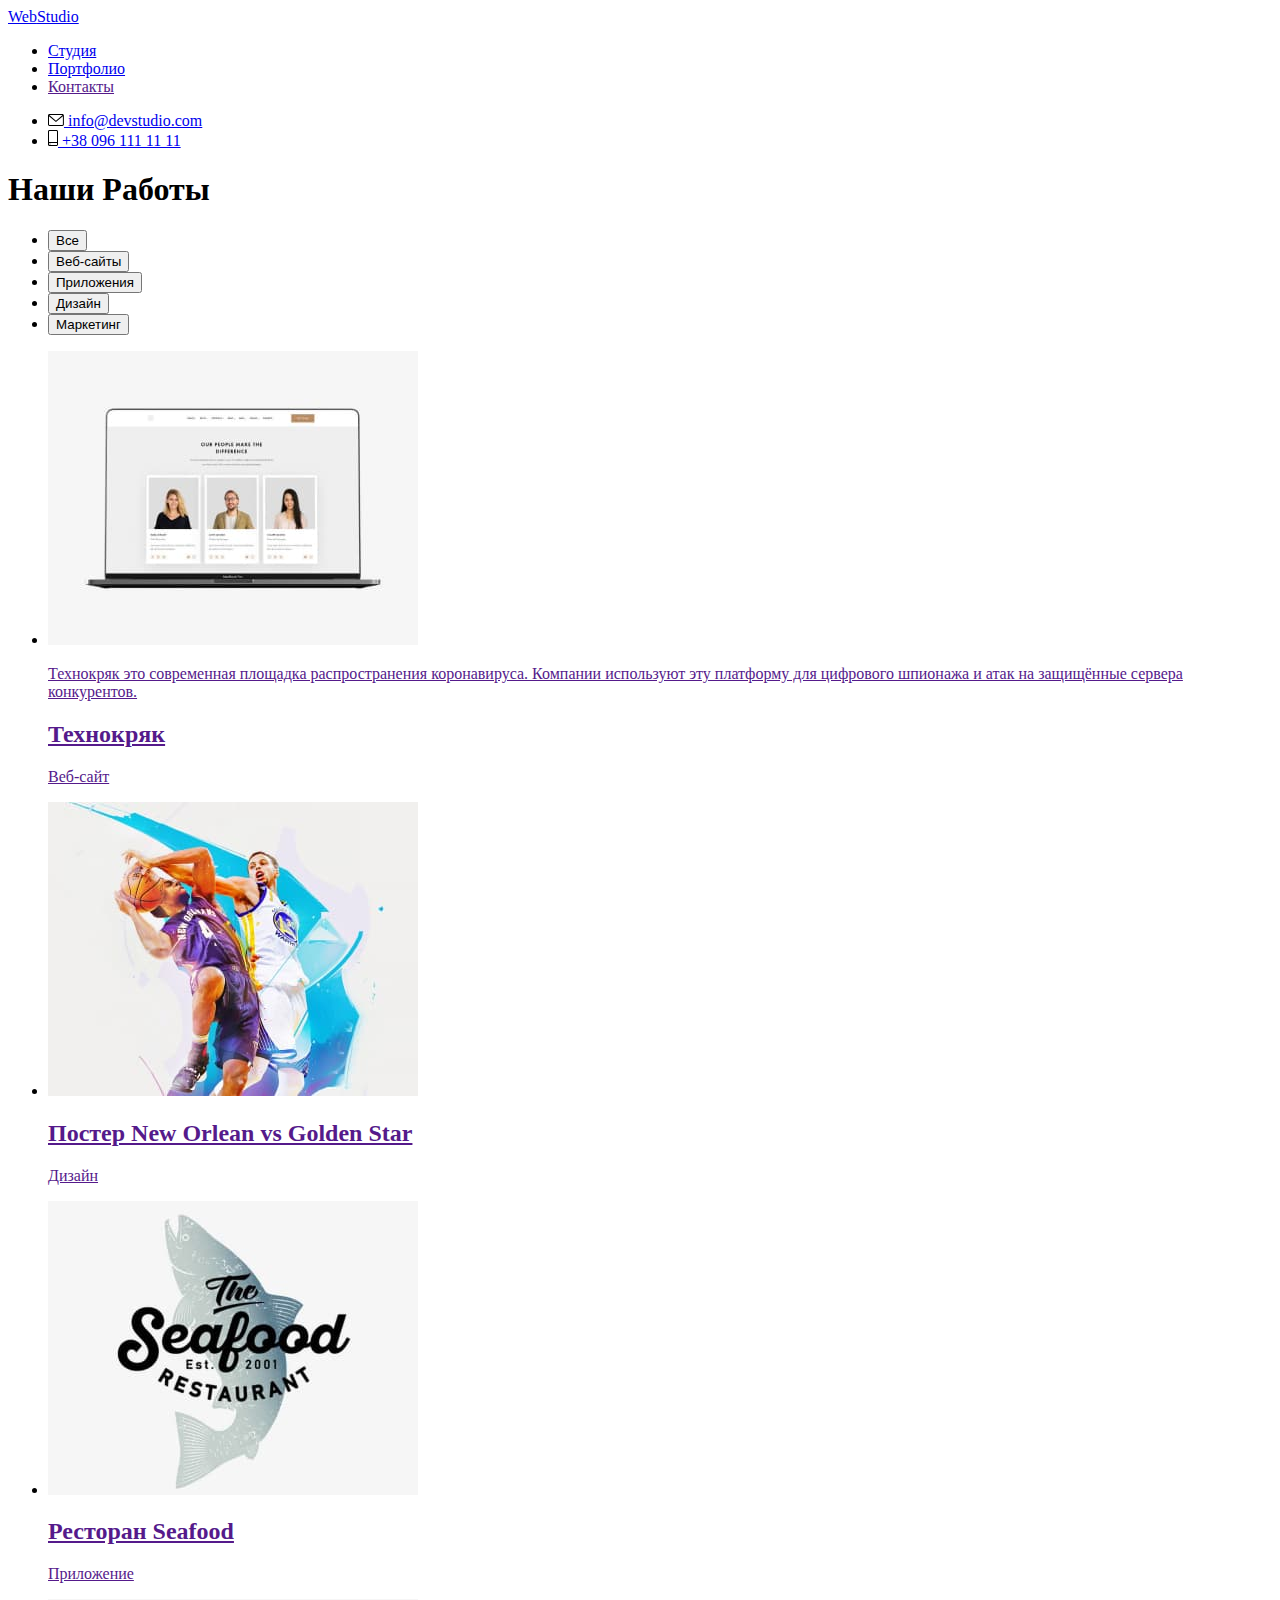
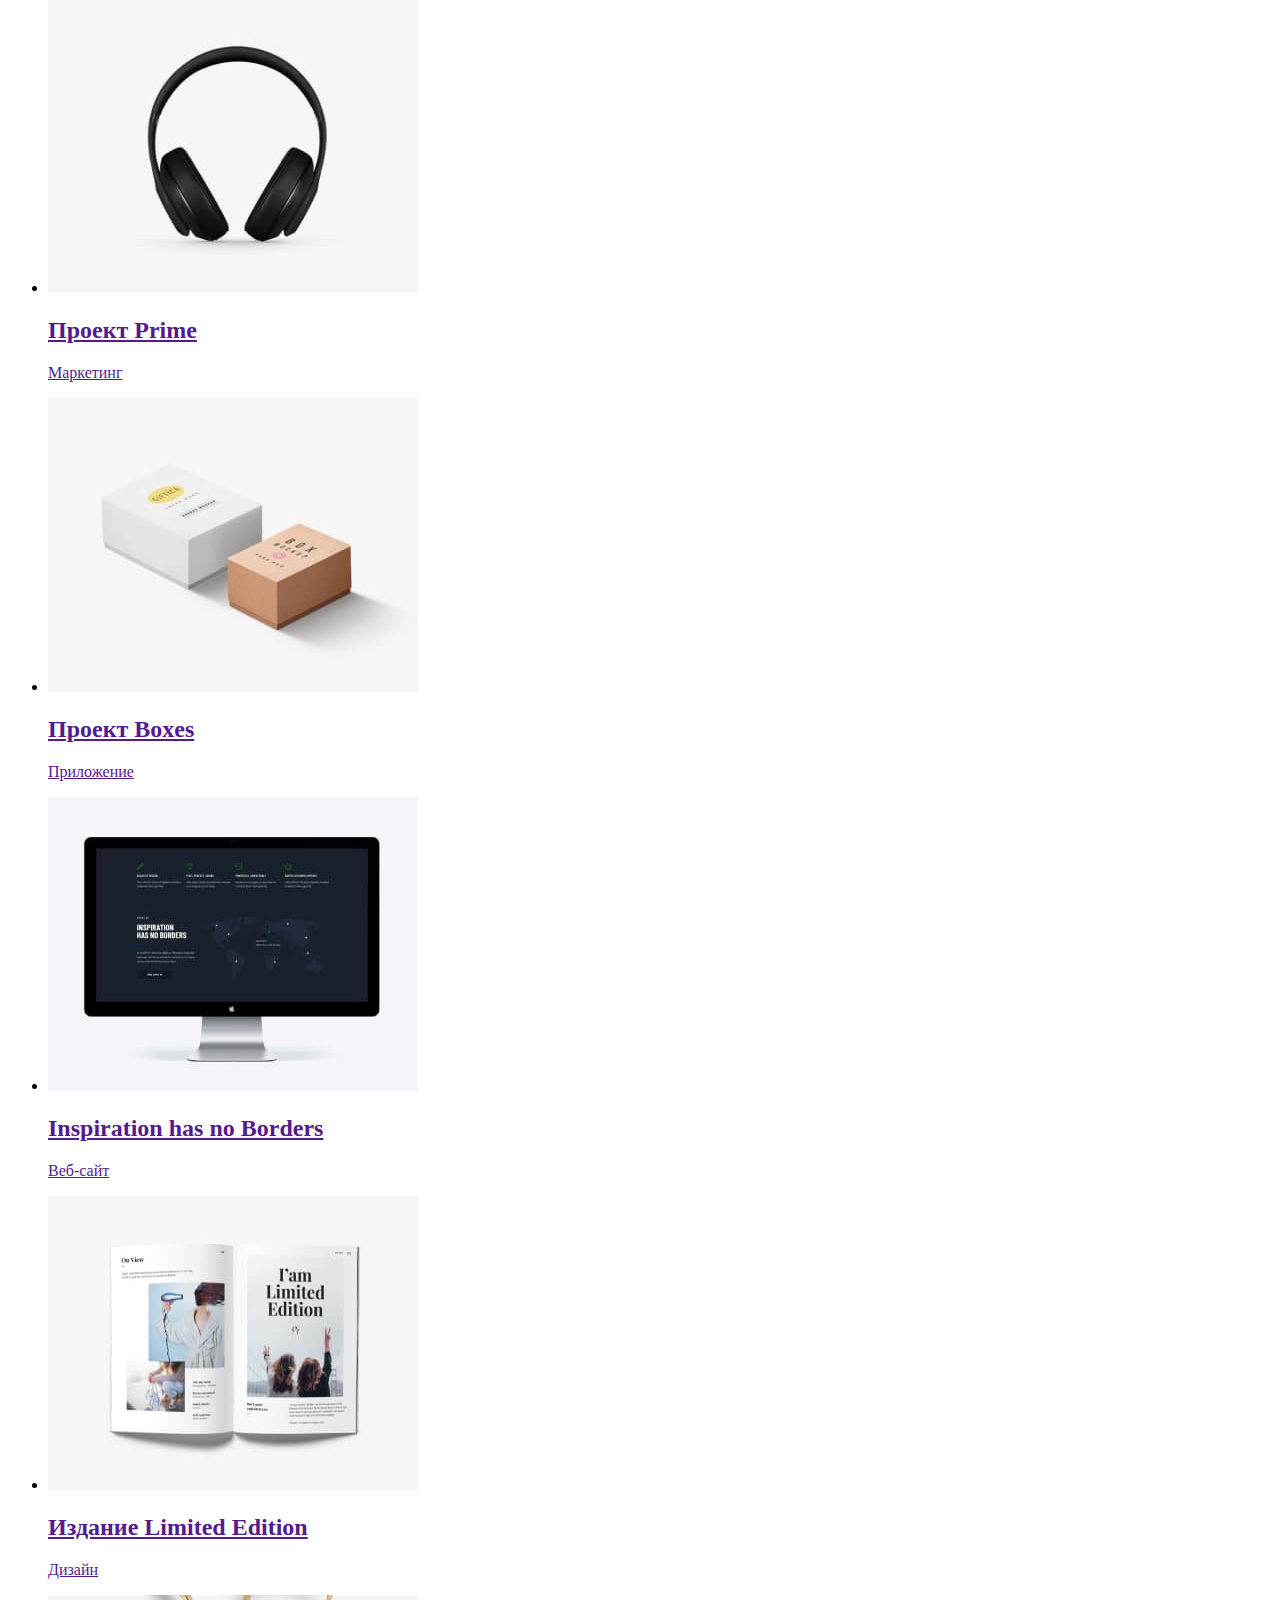
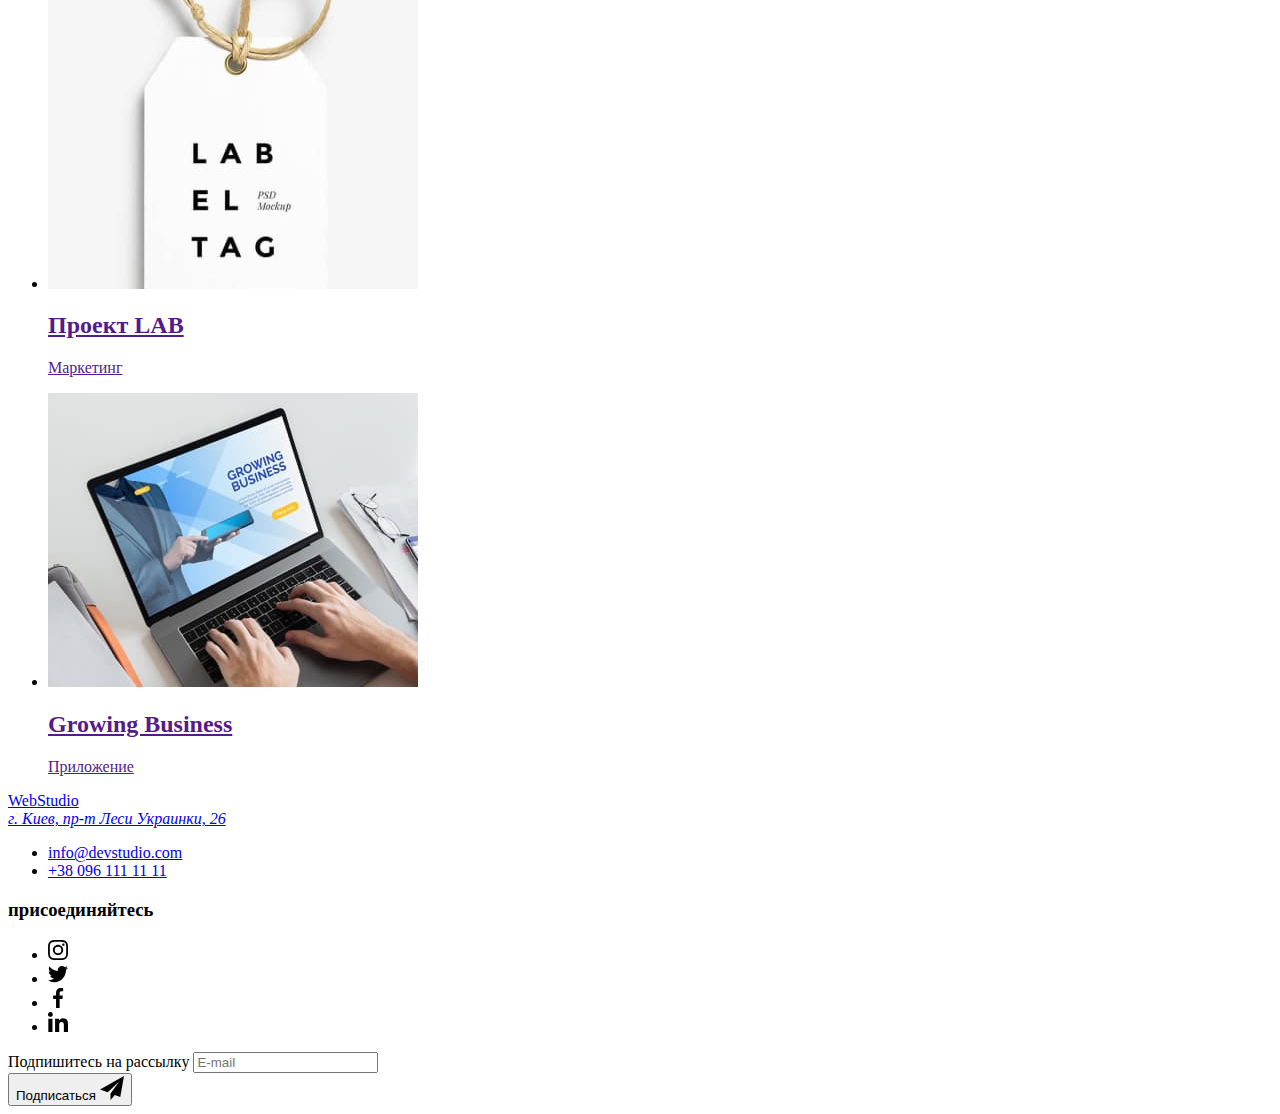
==== portfolio.html @ 2cf4d6de "Добавление файлов" ====
<!DOCTYPE html>
<html lang="en">
  <head>
    <meta charset="UTF-8" />
    <meta http-equiv="X-UA-Compatible" content="IE=edge" />
    <meta name="viewport" content="width=device-width, initial-scale=1.0" />
    <link rel="preconnect" href="https://fonts.gstatic.com" />
    <link
      href="https://fonts.googleapis.com/css2?family=Raleway:wght@700&family=Roboto:wght@400;500;700;900&display=swap"
      rel="stylesheet"
    />
    <link
      rel="stylesheet"
      href="https://cdnjs.cloudflare.com/ajax/libs/modern-normalize/0.2.0/modern-normalize.min.css"
      integrity="sha512-sqIVMkf5f8XGYI/UZYGs7wODxlUeoj9JknataPfUwtvrSKWMHrMXGZ7Evb6nabFYJQG15vFFyALe6r0nWCD1Ug=="
      crossorigin="anonymous"
    />
    <link rel="stylesheet" href="./css/styles.css" />
    <title>Portfolio</title>
  </head>
  <body>
    <!--Header-->
    <header class="header">
      <div class="container">
        <nav class="main-nav">
          <a class="logo" href="./index.html"
            ><span class="text-logo">Web</span>Studio</a
          >
          <ul class="nav-list list">
            <li class="item">
              <a class="link" href="./index.html">Студия</a>
            </li>
            <li class="item current-page">
              <a class="link" href="./portfolio.html">Портфолио</a>
            </li>
            <li class="item"><a class="link" href="">Контакты</a></li>
          </ul>
        </nav>
        <ul class="list contact-list">
          <li class="item">
            <a class="link" href="mailto:info@devstudio.com">
              <svg class="icon" width="16" height="12">
                <use href="./images/icons.svg#icon-envelope"></use>
              </svg>
              info@devstudio.com
            </a>
          </li>
          <li class="item">
            <a class="link" href="tel:+380961111111">
              <svg class="icon" width="10" height="16">
                <use href="./images/icons.svg#icon-smartphone"></use>
              </svg>
              +38 096 111 11 11</a
            >
          </li>
        </ul>
      </div>
    </header>

    <!-- Our works -->
    <main>
      <section class="our-works section">
        <div class="container">
          <h1 class="visually-hidden">Наши Работы</h1>
          <ul class="filter-list list">
            <li class="filter-list-item">
              <button class="filter-list-item-button button" type="button">
                Все
              </button>
            </li>
            <li class="filter-list-item">
              <button class="filter-list-item-button button" type="button">
                Веб-сайты
              </button>
            </li>
            <li class="filter-list-item">
              <button class="filter-list-item-button button" type="button">
                Приложения
              </button>
            </li>
            <li class="filter-list-item">
              <button class="filter-list-item-button button" type="button">
                Дизайн
              </button>
            </li>
            <li class="filter-list-item">
              <button class="filter-list-item-button button" type="button">
                Маркетинг
              </button>
            </li>
          </ul>

          <ul class="our-works-cards-list list">
            <li class="our-works-cards-list-item">
              <a class="link" href="">
                <div class="our-works-cards-list-item-thumb">
                  <img src="./images/img-1.jpg" alt="Технокряк" />
                  <div class="our-works-cards-list-item-overlay">
                    <p>
                      Технокряк это современная площадка распространения
                      коронавируса. Компании используют эту платформу для
                      цифрового шпионажа и атак на защищённые сервера
                      конкурентов.
                    </p>
                  </div>
                </div>
                <div class="our-works-cards-list-content">
                  <h2 class="our-works-cards-list-item-title">Технокряк</h2>
                  <p class="our-works-cards-list-item-text">Веб-сайт</p>
                </div>
              </a>
            </li>
            <li class="our-works-cards-list-item">
              <a class="link" href="">
                <img src="./images/img-2.jpg" alt="Постер New Orlean" />
                <div class="our-works-cards-list-content">
                  <h2 class="our-works-cards-list-item-title">
                    Постер New Orlean vs Golden Star
                  </h2>
                  <p class="our-works-cards-list-item-text">Дизайн</p>
                </div>
              </a>
            </li>
            <li class="our-works-cards-list-item">
              <a class="link" href="">
                <img src="./images/img-3.jpg" alt="Ресторан Seafood" />
                <div class="our-works-cards-list-content">
                  <h2 class="our-works-cards-list-item-title">
                    Ресторан Seafood
                  </h2>
                  <p class="our-works-cards-list-item-text">Приложение</p>
                </div>
              </a>
            </li>
            <li class="our-works-cards-list-item">
              <a class="link" href="">
                <img src="./images/img-4.jpg" alt="Проект Prime" />
                <div class="our-works-cards-list-content">
                  <h2 class="our-works-cards-list-item-title">Проект Prime</h2>
                  <p class="our-works-cards-list-item-text">Маркетинг</p>
                </div>
              </a>
            </li>
            <li class="our-works-cards-list-item">
              <a class="link" href="">
                <img src="./images/img-5.jpg" alt="Проект Boxes" />
                <div class="our-works-cards-list-content">
                  <h2 class="our-works-cards-list-item-title">Проект Boxes</h2>
                  <p class="our-works-cards-list-item-text">Приложение</p>
                </div>
              </a>
            </li>
            <li class="our-works-cards-list-item">
              <a class="link" href="">
                <img
                  src="./images/img-6.jpg"
                  alt="Inspiration has no Borders"
                />
                <div class="our-works-cards-list-content">
                  <h2 class="our-works-cards-list-item-title">
                    Inspiration has no Borders
                  </h2>
                  <p class="our-works-cards-list-item-text">Веб-сайт</p>
                </div>
              </a>
            </li>
            <li class="our-works-cards-list-item">
              <a class="link" href="">
                <img src="./images/img-7.jpg" alt="Издание Limited Edition" />
                <div class="our-works-cards-list-content">
                  <h2 class="our-works-cards-list-item-title">
                    Издание Limited Edition
                  </h2>
                  <p class="our-works-cards-list-item-text">Дизайн</p>
                </div>
              </a>
            </li>
            <li class="our-works-cards-list-item">
              <a class="link" href="">
                <img src="./images/img-8.jpg" alt="Проект LAB" />
                <div class="our-works-cards-list-content">
                  <h2 class="our-works-cards-list-item-title">Проект LAB</h2>
                  <p class="our-works-cards-list-item-text">Маркетинг</p>
                </div>
              </a>
            </li>
            <li class="our-works-cards-list-item">
              <a class="link" href="">
                <img src="./images/img-9.jpg" alt="Growing Business" />
                <div class="our-works-cards-list-content">
                  <h2 class="our-works-cards-list-item-title">
                    Growing Business
                  </h2>
                  <p class="our-works-cards-list-item-text">Приложение</p>
                </div>
              </a>
            </li>
          </ul>
        </div>
      </section>
    </main>

    <!--Footer-->
    <footer class="footer">
      <div class="container">
        <div class="footer-content">
          <div class="contacts">
            <a class="logo dark-bg" href="./index.html"
              ><span class="text-logo">Web</span>Studio</a
            >
            <address class="footer-address">
              <a
                class="link"
                href="https://goo.gl/maps/Tkrdaqp9msqu5Cb39"
                rel="noopener noreferrer nofollow"
                target="_blank"
                >г. Киев, пр-т Леси Украинки, 26</a
              >
            </address>
            <ul class="list footer-contact-list">
              <li class="item">
                <a class="link" href="mailto:info@devstudio.com"
                  >info@devstudio.com</a
                >
              </li>
              <li class="item">
                <a class="link" href="tel:+380961111111">+38 096 111 11 11</a>
              </li>
            </ul>
          </div>

          <div class="join">
            <h3 class="join-title">присоединяйтесь</h3>
            <ul class="list">
              <li class="item">
                <a
                  class="link"
                  href=""
                  aria-label="Ссилка на instagram"
                  rel="noopener noreferrer nofollow"
                  target="_blank"
                >
                  <svg class="icon" width="20" height="20">
                    <use href="./images/icons.svg#icon-instagram"></use>
                  </svg>
                </a>
              </li>
              <li class="item">
                <a
                  class="link"
                  href=""
                  aria-label="Ссилка на twitter"
                  rel="noopener noreferrer nofollow"
                  target="_blank"
                >
                  <svg class="icon" width="20" height="20">
                    <use href="./images/icons.svg#icon-twitter"></use>
                  </svg>
                </a>
              </li>
              <li class="item">
                <a
                  class="link"
                  href=""
                  aria-label="Ссилка на facebook"
                  rel="noopener noreferrer nofollow"
                  target="_blank"
                >
                  <svg class="icon" width="20" height="20">
                    <use href="./images/icons.svg#icon-facebook"></use>
                  </svg>
                </a>
              </li>
              <li class="item">
                <a
                  class="link"
                  href=""
                  aria-label="Ссилка на linkedin"
                  rel="noopener noreferrer nofollow"
                  target="_blank"
                >
                  <svg class="icon" width="20" height="20">
                    <use href="./images/icons.svg#icon-linkedin"></use>
                  </svg>
                </a>
              </li>
            </ul>
          </div>
          <div class="form-container">
            <form class="subscribe-form">
              <div class="subscribe-container">
                <label class="subscribe-label" for="subsribe-email"
                  >Подпишитесь на рассылку</label
                >
                <input
                  class="subscribe-input"
                  type="email"
                  name="email"
                  required
                  placeholder="E-mail"
                  id="subsribe-email"
                />
              </div>
              <button class="subscribe-button" type="submit">
                Подписаться
                <svg class="subscribe-icon" width="24" height="24">
                  <use href="./images/icons.svg#icon-send"></use>
                </svg>
              </button>
            </form>
          </div>
        </div>
      </div>
    </footer>
  </body>
</html>
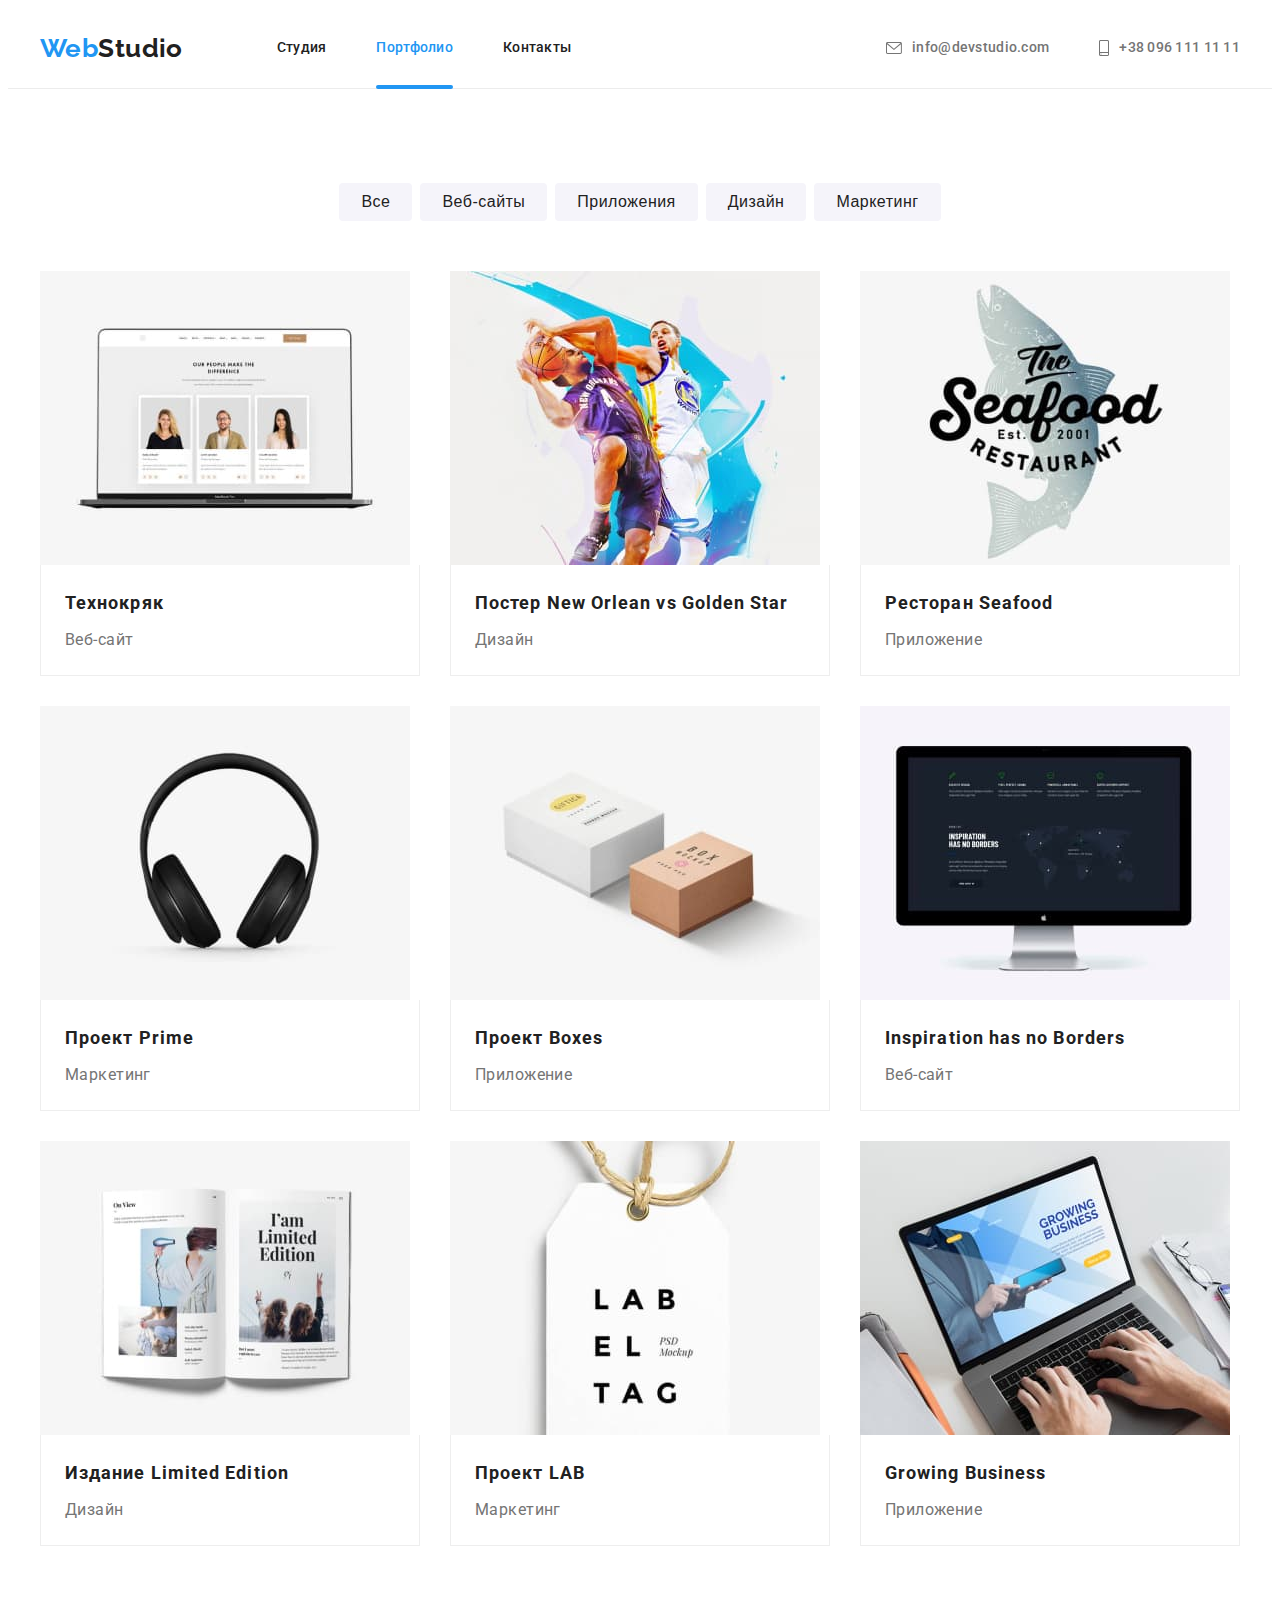
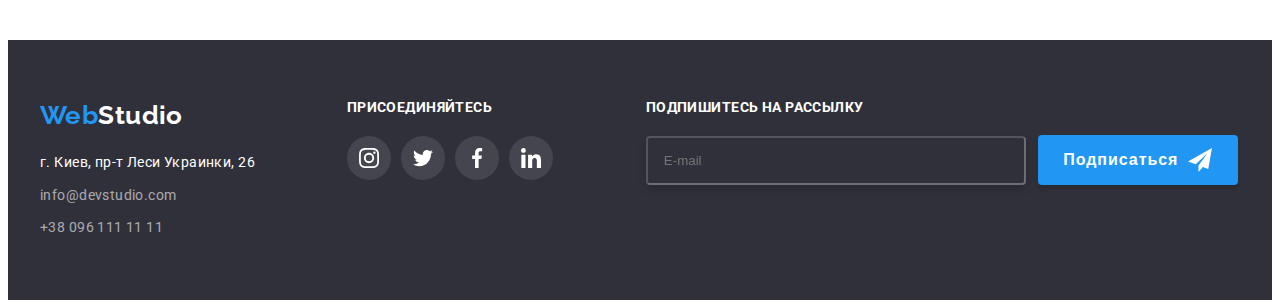
==== commit a0354596: "Переймкеование классов в БЭМ" ====
--- a/portfolio.html
+++ b/portfolio.html
@@ -24,30 +24,34 @@
       <div class="container">
         <nav class="main-nav">
           <a class="logo" href="./index.html"
-            ><span class="text-logo">Web</span>Studio</a
+            ><span class="logo__text">Web</span>Studio</a
           >
           <ul class="nav-list list">
-            <li class="item">
-              <a class="link" href="./index.html">Студия</a>
-            </li>
-            <li class="item current-page">
-              <a class="link" href="./portfolio.html">Портфолио</a>
-            </li>
-            <li class="item"><a class="link" href="">Контакты</a></li>
+            <li class="nav-list__item">
+              <a class="nav-list__link link" href="./index.html">Студия</a>
+            </li>
+            <li class="nav-list__item nav-list__item--current">
+              <a class="nav-list__link link" href="./portfolio.html"
+                >Портфолио</a
+              >
+            </li>
+            <li class="nav-list__item">
+              <a class="nav-list__link link" href="">Контакты</a>
+            </li>
           </ul>
         </nav>
         <ul class="list contact-list">
-          <li class="item">
-            <a class="link" href="mailto:info@devstudio.com">
-              <svg class="icon" width="16" height="12">
+          <li class="contact-list__item">
+            <a class="contact-list__link link" href="mailto:info@devstudio.com">
+              <svg class="contact-list__icon icon" width="16" height="12">
                 <use href="./images/icons.svg#icon-envelope"></use>
               </svg>
               info@devstudio.com
             </a>
           </li>
-          <li class="item">
-            <a class="link" href="tel:+380961111111">
-              <svg class="icon" width="10" height="16">
+          <li class="contact-list__item">
+            <a class="contact-list__link link" href="tel:+380961111111">
+              <svg class="contact-list__icon icon" width="10" height="16">
                 <use href="./images/icons.svg#icon-smartphone"></use>
               </svg>
               +38 096 111 11 11</a
@@ -63,40 +67,40 @@
         <div class="container">
           <h1 class="visually-hidden">Наши Работы</h1>
           <ul class="filter-list list">
-            <li class="filter-list-item">
-              <button class="filter-list-item-button button" type="button">
+            <li class="filter-list__item">
+              <button class="filter-list__button button" type="button">
                 Все
               </button>
             </li>
-            <li class="filter-list-item">
-              <button class="filter-list-item-button button" type="button">
+            <li class="filter-list__item">
+              <button class="filter-list__button button" type="button">
                 Веб-сайты
               </button>
             </li>
-            <li class="filter-list-item">
-              <button class="filter-list-item-button button" type="button">
+            <li class="filter-list__item">
+              <button class="filter-list__button button" type="button">
                 Приложения
               </button>
             </li>
-            <li class="filter-list-item">
-              <button class="filter-list-item-button button" type="button">
+            <li class="filter-list__item">
+              <button class="filter-list__button button" type="button">
                 Дизайн
               </button>
             </li>
-            <li class="filter-list-item">
-              <button class="filter-list-item-button button" type="button">
+            <li class="filter-list__item">
+              <button class="filter-list__button button" type="button">
                 Маркетинг
               </button>
             </li>
           </ul>
 
-          <ul class="our-works-cards-list list">
-            <li class="our-works-cards-list-item">
-              <a class="link" href="">
-                <div class="our-works-cards-list-item-thumb">
+          <ul class="our-works__list list">
+            <li class="our-works__item">
+              <a class="our-works__link link" href="">
+                <div class="our-works__thumb">
                   <img src="./images/img-1.jpg" alt="Технокряк" />
-                  <div class="our-works-cards-list-item-overlay">
-                    <p>
+                  <div class="our-works__overlay">
+                    <p class="our-works__description">
                       Технокряк это современная площадка распространения
                       коронавируса. Компании используют эту платформу для
                       цифрового шпионажа и атак на защищённые сервера
@@ -104,94 +108,86 @@
                     </p>
                   </div>
                 </div>
-                <div class="our-works-cards-list-content">
-                  <h2 class="our-works-cards-list-item-title">Технокряк</h2>
-                  <p class="our-works-cards-list-item-text">Веб-сайт</p>
-                </div>
-              </a>
-            </li>
-            <li class="our-works-cards-list-item">
-              <a class="link" href="">
+                <div class="our-works__content">
+                  <h2 class="our-works__title">Технокряк</h2>
+                  <p class="our-works__text">Веб-сайт</p>
+                </div>
+              </a>
+            </li>
+            <li class="our-works__item">
+              <a class="our-works__link link" href="">
                 <img src="./images/img-2.jpg" alt="Постер New Orlean" />
-                <div class="our-works-cards-list-content">
-                  <h2 class="our-works-cards-list-item-title">
+                <div class="our-works__content">
+                  <h2 class="our-works__title">
                     Постер New Orlean vs Golden Star
                   </h2>
-                  <p class="our-works-cards-list-item-text">Дизайн</p>
-                </div>
-              </a>
-            </li>
-            <li class="our-works-cards-list-item">
-              <a class="link" href="">
+                  <p class="our-works__text">Дизайн</p>
+                </div>
+              </a>
+            </li>
+            <li class="our-works__item">
+              <a class="our-works__link link" href="">
                 <img src="./images/img-3.jpg" alt="Ресторан Seafood" />
-                <div class="our-works-cards-list-content">
-                  <h2 class="our-works-cards-list-item-title">
-                    Ресторан Seafood
-                  </h2>
-                  <p class="our-works-cards-list-item-text">Приложение</p>
-                </div>
-              </a>
-            </li>
-            <li class="our-works-cards-list-item">
-              <a class="link" href="">
+                <div class="our-works__content">
+                  <h2 class="our-works__title">Ресторан Seafood</h2>
+                  <p class="our-works__text">Приложение</p>
+                </div>
+              </a>
+            </li>
+            <li class="our-works__item">
+              <a class="our-works__link link" href="">
                 <img src="./images/img-4.jpg" alt="Проект Prime" />
-                <div class="our-works-cards-list-content">
-                  <h2 class="our-works-cards-list-item-title">Проект Prime</h2>
-                  <p class="our-works-cards-list-item-text">Маркетинг</p>
-                </div>
-              </a>
-            </li>
-            <li class="our-works-cards-list-item">
-              <a class="link" href="">
+                <div class="our-works__content">
+                  <h2 class="our-works__title">Проект Prime</h2>
+                  <p class="our-works__text">Маркетинг</p>
+                </div>
+              </a>
+            </li>
+            <li class="our-works__item">
+              <a class="our-works__link link" href="">
                 <img src="./images/img-5.jpg" alt="Проект Boxes" />
-                <div class="our-works-cards-list-content">
-                  <h2 class="our-works-cards-list-item-title">Проект Boxes</h2>
-                  <p class="our-works-cards-list-item-text">Приложение</p>
-                </div>
-              </a>
-            </li>
-            <li class="our-works-cards-list-item">
-              <a class="link" href="">
+                <div class="our-works__content">
+                  <h2 class="our-works__title">Проект Boxes</h2>
+                  <p class="our-works__text">Приложение</p>
+                </div>
+              </a>
+            </li>
+            <li class="our-works__item">
+              <a class="our-works__link link" href="">
                 <img
                   src="./images/img-6.jpg"
                   alt="Inspiration has no Borders"
                 />
-                <div class="our-works-cards-list-content">
-                  <h2 class="our-works-cards-list-item-title">
-                    Inspiration has no Borders
-                  </h2>
-                  <p class="our-works-cards-list-item-text">Веб-сайт</p>
-                </div>
-              </a>
-            </li>
-            <li class="our-works-cards-list-item">
-              <a class="link" href="">
+                <div class="our-works__content">
+                  <h2 class="our-works__title">Inspiration has no Borders</h2>
+                  <p class="our-works__text">Веб-сайт</p>
+                </div>
+              </a>
+            </li>
+            <li class="our-works__item">
+              <a class="our-works__link link" href="">
                 <img src="./images/img-7.jpg" alt="Издание Limited Edition" />
-                <div class="our-works-cards-list-content">
-                  <h2 class="our-works-cards-list-item-title">
-                    Издание Limited Edition
-                  </h2>
-                  <p class="our-works-cards-list-item-text">Дизайн</p>
-                </div>
-              </a>
-            </li>
-            <li class="our-works-cards-list-item">
-              <a class="link" href="">
+                <div class="our-works__content">
+                  <h2 class="our-works__title">Издание Limited Edition</h2>
+                  <p class="our-works__text">Дизайн</p>
+                </div>
+              </a>
+            </li>
+            <li class="our-works__item">
+              <a class="our-works__link link" href="">
                 <img src="./images/img-8.jpg" alt="Проект LAB" />
-                <div class="our-works-cards-list-content">
-                  <h2 class="our-works-cards-list-item-title">Проект LAB</h2>
-                  <p class="our-works-cards-list-item-text">Маркетинг</p>
-                </div>
-              </a>
-            </li>
-            <li class="our-works-cards-list-item">
-              <a class="link" href="">
+                <div class="our-works__content">
+                  <h2 class="our-works__title">Проект LAB</h2>
+                  <p class="our-works__text">Маркетинг</p>
+                </div>
+              </a>
+            </li>
+            <li class="our-works__item">
+              <a class="our-works__link link" href="">
                 <img src="./images/img-9.jpg" alt="Growing Business" />
-                <div class="our-works-cards-list-content">
-                  <h2 class="our-works-cards-list-item-title">
-                    Growing Business
-                  </h2>
-                  <p class="our-works-cards-list-item-text">Приложение</p>
+                <div class="our-works__content">
+                  <h2 class="our-works__title">Growing Business</h2>
+                  <p class="our-works__text">Приложение</p>
                 </div>
               </a>
             </li>
@@ -205,10 +201,10 @@
       <div class="container">
         <div class="footer-content">
           <div class="contacts">
-            <a class="logo dark-bg" href="./index.html"
-              ><span class="text-logo">Web</span>Studio</a
+            <a class="logo logo--white" href="./index.html"
+              ><span class="logo__text">Web</span>Studio</a
             >
-            <address class="footer-address">
+            <address class="footer__address">
               <a
                 class="link"
                 href="https://goo.gl/maps/Tkrdaqp9msqu5Cb39"
@@ -217,24 +213,24 @@
                 >г. Киев, пр-т Леси Украинки, 26</a
               >
             </address>
-            <ul class="list footer-contact-list">
-              <li class="item">
+            <ul class="list footer__contact-list">
+              <li class="footer__item">
                 <a class="link" href="mailto:info@devstudio.com"
                   >info@devstudio.com</a
                 >
               </li>
-              <li class="item">
+              <li class="footer__item">
                 <a class="link" href="tel:+380961111111">+38 096 111 11 11</a>
               </li>
             </ul>
           </div>
 
           <div class="join">
-            <h3 class="join-title">присоединяйтесь</h3>
-            <ul class="list">
-              <li class="item">
+            <h3 class="join__title">присоединяйтесь</h3>
+            <ul class="join__list list">
+              <li class="join__item">
                 <a
-                  class="link"
+                  class="join__link"
                   href=""
                   aria-label="Ссилка на instagram"
                   rel="noopener noreferrer nofollow"
@@ -245,9 +241,9 @@
                   </svg>
                 </a>
               </li>
-              <li class="item">
+              <li class="join__item">
                 <a
-                  class="link"
+                  class="join__link"
                   href=""
                   aria-label="Ссилка на twitter"
                   rel="noopener noreferrer nofollow"
@@ -258,9 +254,9 @@
                   </svg>
                 </a>
               </li>
-              <li class="item">
+              <li class="join__item">
                 <a
-                  class="link"
+                  class="join__link"
                   href=""
                   aria-label="Ссилка на facebook"
                   rel="noopener noreferrer nofollow"
@@ -271,9 +267,9 @@
                   </svg>
                 </a>
               </li>
-              <li class="item">
+              <li class="join__item">
                 <a
-                  class="link"
+                  class="join__link"
                   href=""
                   aria-label="Ссилка на linkedin"
                   rel="noopener noreferrer nofollow"
@@ -286,14 +282,15 @@
               </li>
             </ul>
           </div>
+
           <div class="form-container">
             <form class="subscribe-form">
               <div class="subscribe-container">
-                <label class="subscribe-label" for="subsribe-email"
+                <label class="subscribe-form__label" for="subsribe-email"
                   >Подпишитесь на рассылку</label
                 >
                 <input
-                  class="subscribe-input"
+                  class="subscribe-form__input"
                   type="email"
                   name="email"
                   required
@@ -301,9 +298,9 @@
                   id="subsribe-email"
                 />
               </div>
-              <button class="subscribe-button" type="submit">
+              <button class="subscribe-form__button" type="submit">
                 Подписаться
-                <svg class="subscribe-icon" width="24" height="24">
+                <svg class="subscribe-form__icon" width="24" height="24">
                   <use href="./images/icons.svg#icon-send"></use>
                 </svg>
               </button>
--- a/css/styles.css
+++ b/css/styles.css
@@ -0,0 +1,855 @@
+:root {
+  --main-text-color: #757575;
+  --accent-color: #2196f3;
+  --secondary-text-color: #212121;
+  --primary-white-color: #ffffff;
+  --dark-background-color: #2f303a;
+  --secondary-background-color: #f5f4fa;
+}
+
+.visually-hidden {
+  position: absolute !important;
+  clip: rect(1px 1px 1px 1px);
+  clip: rect(1px, 1px, 1px, 1px);
+  padding: 0 !important;
+  border: 0 !important;
+  height: 1px !important;
+  width: 1px !important;
+  overflow: hidden;
+}
+
+ul,
+p,
+h1,
+h2,
+h3,
+h4,
+h5,
+h6 {
+  margin: 0;
+  padding: 0;
+}
+
+img {
+  display: block;
+  max-width: 100%;
+}
+
+.list {
+  list-style: none;
+}
+
+.link {
+  text-decoration: none;
+  color: inherit;
+}
+
+body {
+  font-family: "Roboto", sans-serif;
+  font-weight: 400;
+  font-size: 14px;
+  line-height: 1.71;
+  letter-spacing: 0.03em;
+  color: var(--main-text-color);
+}
+
+.header {
+  border-bottom: solid 1px #ececec;
+  transition-property: color;
+  transition-duration: 250ms;
+  transition-timing-function: cubic-bezier(0.4, 0, 0.2, 1);
+}
+
+.header > .container {
+  display: flex;
+  align-items: center;
+}
+
+.logo {
+  display: block;
+  margin-right: 94px;
+  font-family: "Raleway", sans-serif;
+  font-weight: 700;
+  font-size: 26px;
+  line-height: 1.19;
+  color: var(--secondary-text-color);
+  text-decoration: none;
+}
+
+.logo--white {
+  color: var(--primary-white-color);
+  margin-bottom: 20px;
+}
+
+.logo__text {
+  color: var(--accent-color);
+}
+
+.main-nav {
+  display: flex;
+  align-items: center;
+}
+
+.nav-list {
+  display: flex;
+  font-weight: 500;
+  font-size: 14px;
+  line-height: 1.14;
+  letter-spacing: 0.02em;
+  color: var(--secondary-text-color);
+}
+
+.nav-list__item:not(:last-child) {
+  margin-right: 50px;
+}
+
+.nav-list__link {
+  display: block;
+  padding-top: 32px;
+  padding-bottom: 32px;
+  transition-property: color;
+  transition-duration: 250ms;
+  transition-timing-function: cubic-bezier(0.4, 0, 0.2, 1);
+}
+
+.nav-list__link:hover, .nav-list__link:focus {
+  color: var(--accent-color);
+}
+
+.nav-list__item--current {
+  position: relative;
+  color: var(--accent-color);
+}
+
+.nav-list__item--current::after {
+  position: absolute;
+  bottom: -1px;
+  content: "";
+  display: block;
+  width: 100%;
+  height: 4px;
+  border-radius: 2px;
+  background-color: var(--accent-color);
+}
+
+.contact-list {
+  display: flex;
+  margin-left: auto;
+  font-weight: 500;
+  font-size: 14px;
+  line-height: 1.14;
+  letter-spacing: 0.02em;
+}
+
+.contact-list__link {
+  display: flex;
+  align-items: center;
+  padding-top: 32px;
+  padding-bottom: 32px;
+  transition-property: color;
+  transition-duration: 250ms;
+  transition-timing-function: cubic-bezier(0.4, 0, 0.2, 1);
+}
+
+.contact-list__icon {
+  margin-right: 10px;
+  fill: currentColor;
+}
+
+.contact-list__link:hover, .contact-list__link:focus {
+  fill: var(--accent-color);
+  color: var(--accent-color);
+}
+
+.contact-list__item:not(:last-child) {
+  margin-right: 50px;
+}
+
+.hero__title {
+  max-width: 700px;
+  margin-left: auto;
+  margin-right: auto;
+  margin-bottom: 30px;
+  font-weight: 900;
+  font-size: 44px;
+  line-height: 1.36;
+  letter-spacing: 0.06em;
+  text-transform: uppercase;
+  color: var(--primary-white-color);
+}
+
+.hero__button {
+  padding: 10px 32px;
+  font-weight: 700;
+  font-size: 16px;
+  line-height: 1.87;
+  letter-spacing: 0.06em;
+  box-shadow: 0px 4px 4px rgba(0, 0, 0, 0.15);
+  border: none;
+  border-radius: 4px;
+  color: var(--primary-white-color);
+  background-color: var(--accent-color);
+  cursor: pointer;
+  transition-property: background-color;
+  transition-duration: 250ms;
+  transition-timing-function: cubic-bezier(0.4, 0, 0.2, 1);
+}
+
+.hero__button:hover, .hero__button:hover {
+  background-color: #188ce8;
+}
+
+.backdrop {
+  position: fixed;
+  top: 0;
+  left: 0;
+  width: 100%;
+  height: 100%;
+  z-index: 2;
+  background-color: rgba(0, 0, 0, 0.2);
+  opacity: 1;
+  transition: opacity 250ms cubic-bezier(0.4, 0, 0.2, 1);
+}
+
+.backdrop.is-hidden .modal {
+  transform: translate(-50%, -50%) scale(1.1);
+}
+
+.backdrop.is-hidden {
+  opacity: 0;
+  pointer-events: none;
+  visibility: hidden;
+}
+
+.modal {
+  position: absolute;
+  top: 50%;
+  left: 50%;
+  width: 528px;
+  height: 581px;
+  padding: 40px;
+  background-color: var(--primary-white-color);
+  box-shadow: 0px 1px 3px rgba(0, 0, 0, 0.12), 0px 1px 1px rgba(0, 0, 0, 0.14), 0px 2px 1px rgba(0, 0, 0, 0.2);
+  border-radius: 4px;
+  transform: translate(-50%, -50%) scale(1);
+  transition: transform 250ms cubic-bezier(0.4, 0, 0.2, 1);
+}
+
+.modal-content {
+  display: flex;
+  flex-direction: column;
+  align-items: flex-start;
+}
+
+.modal-content__title {
+  width: 100%;
+  margin-bottom: 12px;
+  font-weight: 700;
+  font-size: 20px;
+  line-height: 1.15;
+  text-align: center;
+  color: var(--secondary-text-color);
+}
+
+.modal-content__label {
+  width: 100%;
+  position: relative;
+  font-size: 12px;
+  line-height: 1.16;
+  letter-spacing: 0.01em;
+  text-align: start;
+}
+
+.modal-content__label:nth-child(n + 3) {
+  margin-top: 10px;
+}
+
+.modal-content__icon {
+  position: absolute;
+  top: 50%;
+  left: 12px;
+  transition: fill 250ms cubic-bezier(0.4, 0, 0.2, 1);
+}
+
+.modal-content__input {
+  width: 100%;
+  margin-top: 4px;
+  padding-top: 11px;
+  padding-bottom: 11px;
+  padding-left: 42px;
+  border: 1px solid rgba(33, 33, 33, 0.2);
+  box-sizing: border-box;
+  border-radius: 4px;
+  resize: none;
+  transition: border-color 250ms cubic-bezier(0.4, 0, 0.2, 1);
+}
+
+.modal-content__input:hover, .modal-content__input:focus {
+  border-color: var(--accent-color);
+}
+
+.modal-content__input:hover + .modal-content__icon,
+.modal-content__input:focus + .modal-content__icon {
+  fill: var(--accent-color);
+}
+
+#modal-content-comment {
+  padding: 12px 16px;
+}
+
+#modal-content-comment::placeholder {
+  font-size: 14px;
+  line-height: 1.14;
+  letter-spacing: 0.01em;
+  color: rgba(117, 117, 117, 0.5);
+}
+
+.modal-content__checkbox-label {
+  width: 100%;
+  margin-top: 20px;
+  display: flex;
+  align-items: center;
+  justify-content: center;
+}
+
+.modal-content__checkbox {
+  position: absolute !important;
+  clip: rect(1px 1px 1px 1px);
+  clip: rect(1px, 1px, 1px, 1px);
+  padding: 0 !important;
+  border: 0 !important;
+  height: 1px !important;
+  width: 1px !important;
+  overflow: hidden;
+}
+
+.modal-content__checkbox-icon {
+  width: 16px;
+  height: 15px;
+  margin-right: 9px;
+  border: 2px solid #000000;
+  border-radius: 3px;
+}
+
+.modal-content__checkbox-link {
+  margin-left: 4px;
+  color: var(--accent-color);
+  text-decoration: underline;
+}
+
+.modal-content__checkbox:checked + .modal-content__checkbox-icon {
+  background-image: url(../images/icon-check.svg);
+  background-size: contain;
+  border-color: var(--accent-color);
+  background-color: var(--accent-color);
+  background-origin: border-box;
+}
+
+.modal-content__submit-button {
+  width: 200px;
+  margin-left: auto;
+  margin-right: auto;
+  margin-top: 30px;
+  padding-top: 10px;
+  padding-bottom: 10px;
+  text-align: center;
+  font-weight: 700;
+  font-size: 16px;
+  line-height: 1.87;
+  letter-spacing: 0.06em;
+  color: var(--primary-white-color);
+  background-color: var(--accent-color);
+  box-shadow: 0px 4px 4px rgba(0, 0, 0, 0.15);
+  border-radius: 4px;
+  border: none;
+  transition: background-color 250ms cubic-bezier(0.4, 0, 0.2, 1);
+}
+
+.modal-content__submit-button:hover, .modal-content__submit-button:focus {
+  background-color: #188ce8;
+  cursor: pointer;
+}
+
+.modal-content__close-button {
+  position: absolute;
+  top: 8px;
+  right: 8px;
+  display: flex;
+  justify-content: center;
+  align-items: center;
+  width: 30px;
+  height: 30px;
+  background-color: #ffffff;
+  border: 1px solid rgba(0, 0, 0, 0.1);
+  border-radius: 50%;
+  cursor: pointer;
+}
+
+.modal-content__close-button:hover .modal-content__close-button-icon,
+.modal-content__close-button:focus .modal-content__close-button-icon {
+  fill: var(--accent-color);
+}
+
+.modal-content__close-button-icon {
+  transition-property: fill;
+  transition-duration: 250ms;
+  transition-timing-function: cubic-bezier(0.4, 0, 0.2, 1);
+}
+
+.features__title {
+  margin-bottom: 10px;
+  font-weight: 700;
+  font-size: 14px;
+  line-height: 1.14;
+  text-transform: uppercase;
+  color: var(--secondary-text-color);
+}
+
+.features__list {
+  display: flex;
+}
+
+.features__item {
+  width: calc((100% - 90px) / 4);
+}
+
+.features__item:not(:last-child) {
+  margin-right: 30px;
+}
+
+.features__icon-bg {
+  height: 120px;
+  display: flex;
+  justify-content: center;
+  align-items: center;
+  margin-bottom: 30px;
+  background-color: var(--secondary-background-color);
+  border-radius: 4px;
+}
+
+.occupation__title {
+  margin-bottom: 50px;
+  font-weight: 700;
+  font-size: 36px;
+  line-height: 1.167;
+  color: var(--secondary-text-color);
+}
+
+.occupation__list {
+  display: flex;
+}
+
+.occupation__item {
+  position: relative;
+}
+
+.occupation__item:not(:last-child) {
+  margin-right: 30px;
+}
+
+.occupation__text {
+  position: absolute;
+  left: 0;
+  bottom: 0;
+  font-weight: 700;
+  font-size: 14px;
+  line-height: 1.14;
+  text-transform: uppercase;
+  z-index: 1;
+  color: var(--primary-white-color);
+  display: flex;
+  justify-content: center;
+  align-items: center;
+  width: 100%;
+  height: 70px;
+  background-color: rgba(47, 48, 58, 0.8);
+}
+
+.team__title {
+  margin-bottom: 50px;
+  font-weight: 700;
+  font-size: 36px;
+  line-height: 1.167;
+  color: var(--secondary-text-color);
+}
+
+.team__list {
+  display: flex;
+}
+
+.team-item {
+  flex-basis: calc((100% - 90px) / 4);
+  padding-bottom: 30px;
+  background-color: var(--primary-white-color);
+  box-shadow: 0px 1px 3px rgba(0, 0, 0, 0.12), 0px 1px 1px rgba(0, 0, 0, 0.14), 0px 2px 1px rgba(0, 0, 0, 0.2);
+  border-radius: 0px 0px 4px 4px;
+}
+
+.team-item:not(:last-child) {
+  margin-right: 30px;
+}
+
+.team-item__title {
+  margin-top: 30px;
+  margin-bottom: 10px;
+  font-weight: 500;
+  font-size: 16px;
+  line-height: 1.19;
+  color: var(--secondary-text-color);
+}
+
+.team-item__text {
+  font-size: 16px;
+  line-height: 1.18;
+}
+
+.social-net {
+  margin-top: 16px;
+  margin-left: 30px;
+  margin-right: 30px;
+  display: flex;
+  align-items: center;
+}
+
+.social-net__link {
+  padding: 12px;
+  display: flex;
+  fill: #afb1b8;
+  border-radius: 50%;
+  transition-property: background-color, fill, border-radius;
+  transition-duration: 250ms;
+  transition-timing-function: cubic-bezier(0.4, 0, 0.2, 1);
+}
+
+.social-net__link:hover, .social-net__link:focus {
+  background-color: var(--accent-color);
+  fill: #ffffff;
+  cursor: pointer;
+}
+
+.social-net__item:not(:last-child) {
+  margin-right: 10px;
+}
+
+.regular-clients__title {
+  margin-bottom: 50px;
+  font-weight: 700;
+  font-size: 36px;
+  line-height: 1.166;
+  text-align: center;
+  color: var(--secondary-text-color);
+}
+
+.regular-clients__link {
+  min-width: 170px;
+  height: 90px;
+  display: flex;
+  justify-content: center;
+  align-items: center;
+  border: 1px solid #afb1b8;
+  border-radius: 4px;
+  fill: #afb1b8;
+  transition-property: fill, border-color;
+  transition-duration: 250ms;
+  transition-timing-function: cubic-bezier(0.4, 0, 0.2, 1);
+}
+
+.regular-clients__link:hover, .regular-clients__link:focus {
+  border-color: var(--accent-color);
+  fill: var(--accent-color);
+}
+
+.regular-clients__item:not(:last-child) {
+  margin-right: 30px;
+}
+
+.regular-clients__list {
+  display: flex;
+}
+
+.footer__address {
+  margin-bottom: 9px;
+  font-style: normal;
+  color: var(--primary-white-color);
+}
+
+.footer__contact-list {
+  color: rgba(255, 255, 255, 0.6);
+}
+
+.footer__item:not(:last-child) {
+  margin-bottom: 9px;
+}
+
+.join__title {
+  margin-bottom: 20px;
+  font-weight: 700;
+  font-size: 14px;
+  line-height: 1.14;
+  text-transform: uppercase;
+  color: #ffffff;
+}
+
+.join__link {
+  padding: 12px;
+  display: flex;
+  fill: #ffffff;
+  border-radius: 50%;
+  background-color: rgba(255, 255, 255, 0.1);
+  transition-property: background-color, border-radius;
+  transition-duration: 250ms;
+  transition-timing-function: cubic-bezier(0.4, 0, 0.2, 1);
+}
+
+.join__link:hover, .join__link:focus {
+  background-color: var(--accent-color);
+}
+
+.join__list {
+  display: flex;
+}
+
+.join__item:not(:last-child) {
+  margin-right: 10px;
+}
+
+.subscribe-form__label {
+  margin-bottom: 20px;
+  font-weight: 700;
+  font-size: 14px;
+  line-height: 1.14;
+  text-transform: uppercase;
+  color: var(--primary-white-color);
+}
+
+.subscribe-form__input {
+  width: 358px;
+  padding-bottom: 15px;
+  padding-top: 15px;
+  padding-left: 16px;
+  border-color: rgba(255, 255, 255, 0.3);
+  filter: drop-shadow(0px 4px 4px rgba(0, 0, 0, 0.15));
+  border-radius: 4px;
+  background-color: var(--dark-background-color);
+}
+
+.subscribe-input::placeholder {
+  color: rgba(255, 255, 255, 0.6);
+}
+
+.subscribe-form__button {
+  width: 200px;
+  padding-bottom: 10px;
+  padding-top: 10px;
+  margin-left: 12px;
+  display: flex;
+  align-items: center;
+  justify-content: center;
+  font-weight: 700;
+  font-size: 16px;
+  line-height: 1.87;
+  letter-spacing: 0.06em;
+  background-color: var(--accent-color);
+  box-shadow: 0px 4px 4px rgba(0, 0, 0, 0.15);
+  border-radius: 4px;
+  border: none;
+  cursor: pointer;
+  color: var(--primary-white-color);
+}
+
+.subscribe-form__icon {
+  margin-left: 10px;
+  fill: var(--primary-white-color);
+}
+
+.button {
+  padding: 6px 22px;
+  background: var(--secondary-background-color);
+  border-radius: 4px;
+  border: none;
+}
+
+.filter-list {
+  margin-bottom: 50px;
+  display: flex;
+  justify-content: center;
+}
+
+.filter-list__item:not(:last-child) {
+  margin-right: 8px;
+}
+
+.filter-list__button {
+  font-weight: 500;
+  font-size: 16px;
+  line-height: 1.62;
+  letter-spacing: 0.03em;
+  color: var(--secondary-text-color);
+  transition-property: background-color, color, box-shadow;
+  transition-duration: 250ms;
+  transition-timing-function: cubic-bezier(0.4, 0, 0.2, 1);
+}
+
+.filter-list__button:hover, .filter-list__button:focus {
+  background-color: var(--accent-color);
+  color: var(--primary-white-color);
+  cursor: pointer;
+  box-shadow: 0px 3px 1px rgba(0, 0, 0, 0.1), 0px 1px 2px rgba(0, 0, 0, 0.08), 0px 2px 2px rgba(0, 0, 0, 0.12);
+}
+
+.our-works__item {
+  width: calc((100% - 60px) / 3);
+  margin-right: 30px;
+  margin-bottom: 30px;
+}
+
+.our-works__item:nth-child(3n) {
+  margin-right: 0;
+}
+
+.our-works__item:nth-last-child(-n + 3) {
+  margin-bottom: 0;
+}
+
+.our-works__link {
+  display: block;
+  transition-property: box-shadow;
+  transition-duration: 250ms;
+  transition-timing-function: cubic-bezier(0.4, 0, 0.2, 1);
+}
+
+.our-works__link:hover, .our-works__link:focus {
+  box-shadow: 0px 1px 1px rgba(0, 0, 0, 0.12), 0px 4px 4px rgba(0, 0, 0, 0.06), 1px 4px 6px rgba(0, 0, 0, 0.16);
+}
+
+.our-works__link:hover .our-works__overlay,
+.our-works__link:focus .our-works__overlay {
+  transform: translateY(0);
+}
+
+.our-works__description {
+  position: absolute;
+  padding-left: 24px;
+  padding-right: 24px;
+  font-size: 18px;
+  line-height: 1.56;
+  color: var(--primary-white-color);
+}
+
+.our-works__title {
+  margin-bottom: 4px;
+  font-weight: 700;
+  font-size: 18px;
+  line-height: 2;
+  letter-spacing: 0.06em;
+  color: var(--secondary-text-color);
+}
+
+.our-works__content {
+  padding: 20px 24px;
+  border-bottom: 1px solid #eeeeee;
+  border-right: 1px solid #eeeeee;
+  border-left: 1px solid #eeeeee;
+}
+
+.our-works__text {
+  font-size: 16px;
+  line-height: 1.87;
+}
+
+.our-works__list {
+  display: flex;
+  flex-wrap: wrap;
+}
+
+.our-works__thumb {
+  position: relative;
+  overflow: hidden;
+}
+
+.our-works__overlay {
+  position: absolute;
+  top: 0;
+  left: 0;
+  width: 100%;
+  height: 100%;
+  display: flex;
+  align-items: center;
+  justify-content: center;
+  background-color: rgba(33, 150, 243, 0.9);
+  transition-property: transform;
+  transition-duration: 250ms;
+  transition-timing-function: cubic-bezier(0.4, 0, 0.2, 1);
+  transform: translateY(100%);
+}
+
+.container {
+  width: 1200px;
+  margin-left: auto;
+  margin-right: auto;
+  padding-left: 15px;
+  padding-right: 15px;
+}
+
+.section {
+  padding-top: 94px;
+  padding-bottom: 94px;
+}
+
+.hero {
+  padding-top: 200px;
+  padding-bottom: 200px;
+  background-color: #c4c4c4;
+  margin-left: auto;
+  margin-right: auto;
+  text-align: center;
+}
+
+.overlay-hero {
+  max-width: 1600px;
+  background-position: top left;
+  background-image: linear-gradient(to right, rgba(47, 48, 58, 0.4), rgba(47, 48, 58, 0.4)), url(../images/hero.jpg);
+}
+
+.occupation {
+  padding-bottom: 94px;
+  text-align: center;
+}
+
+.team {
+  text-align: center;
+  background-color: var(--secondary-background-color);
+}
+
+.footer {
+  padding-top: 60px;
+  padding-bottom: 60px;
+  background-color: var(--dark-background-color);
+}
+
+.footer-content {
+  display: flex;
+}
+
+.contacts {
+  margin-right: 70px;
+}
+
+.form-container {
+  margin-left: 93px;
+}
+
+.subscribe-form {
+  display: flex;
+  align-items: flex-end;
+}
+
+.subscribe-container {
+  display: flex;
+  flex-direction: column;
+}
+
+.our-works {
+  padding-top: 94px;
+}
+/*# sourceMappingURL=styles.css.map */